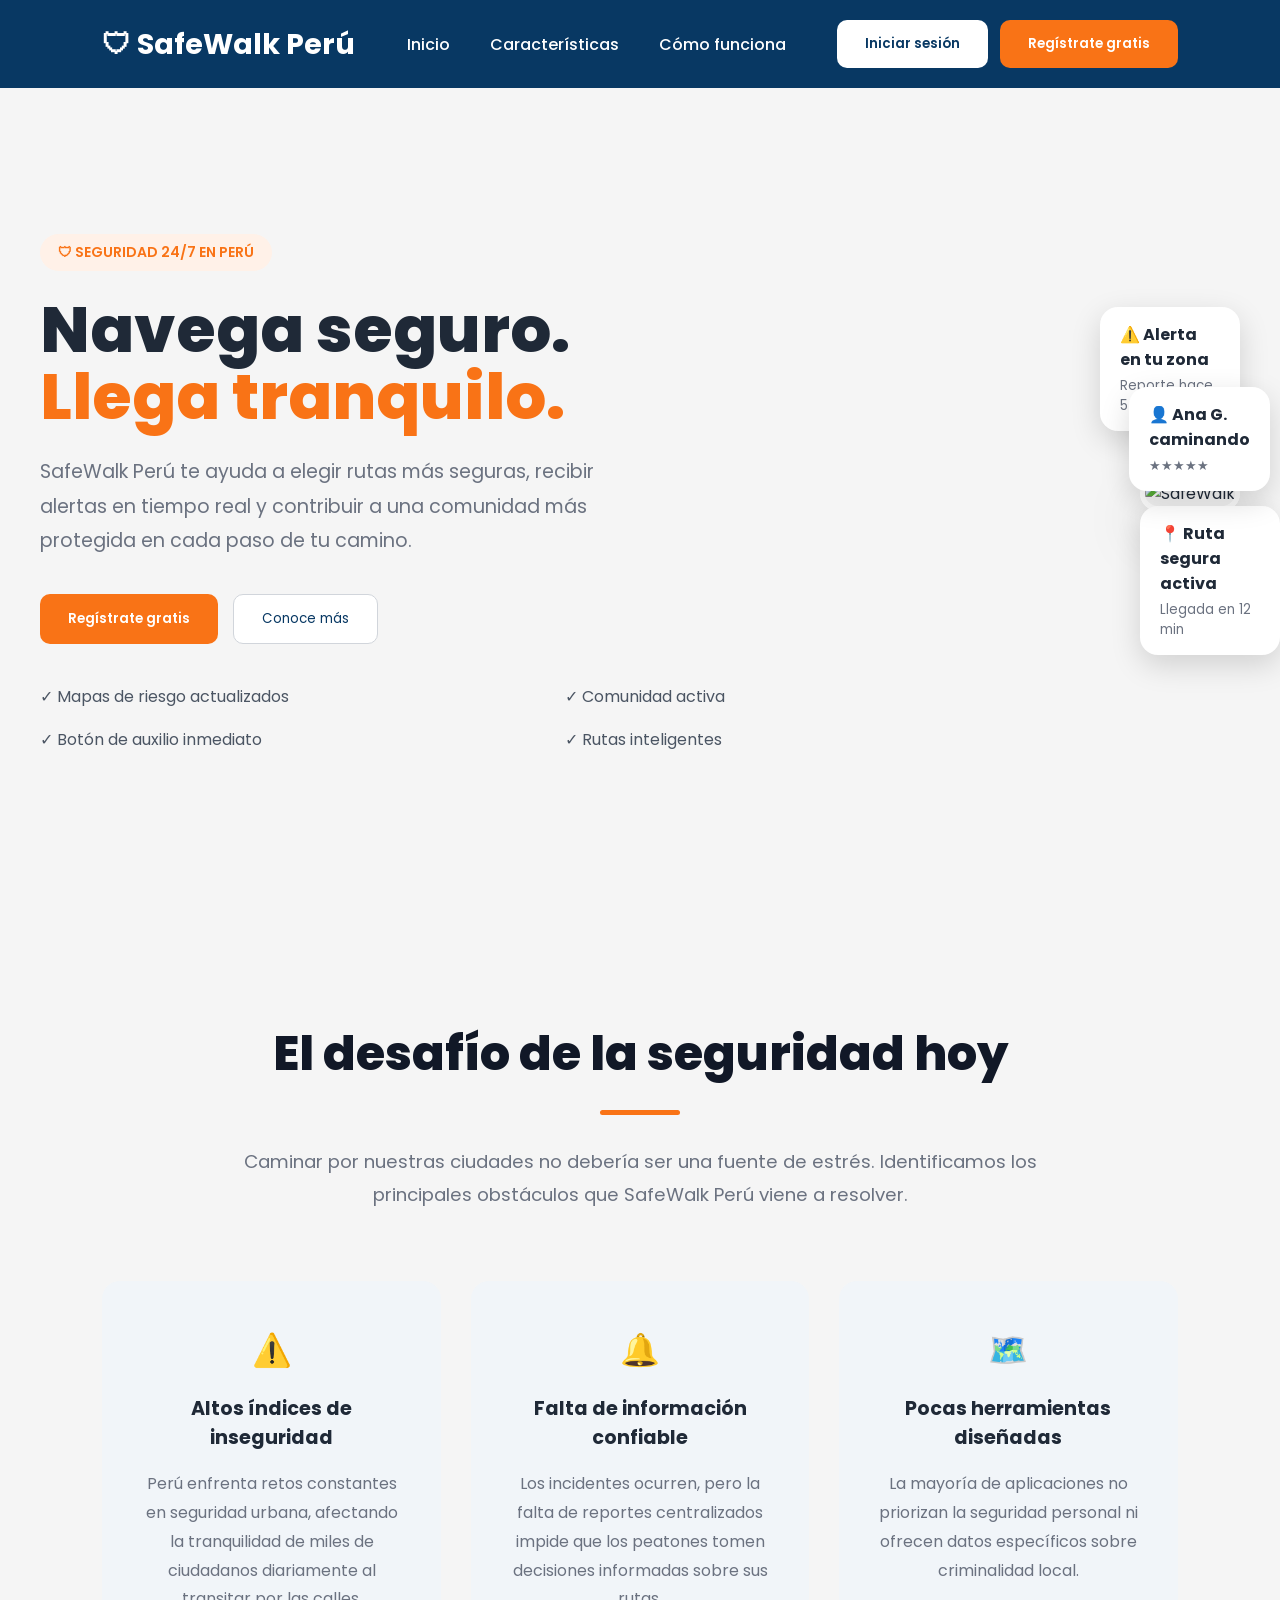
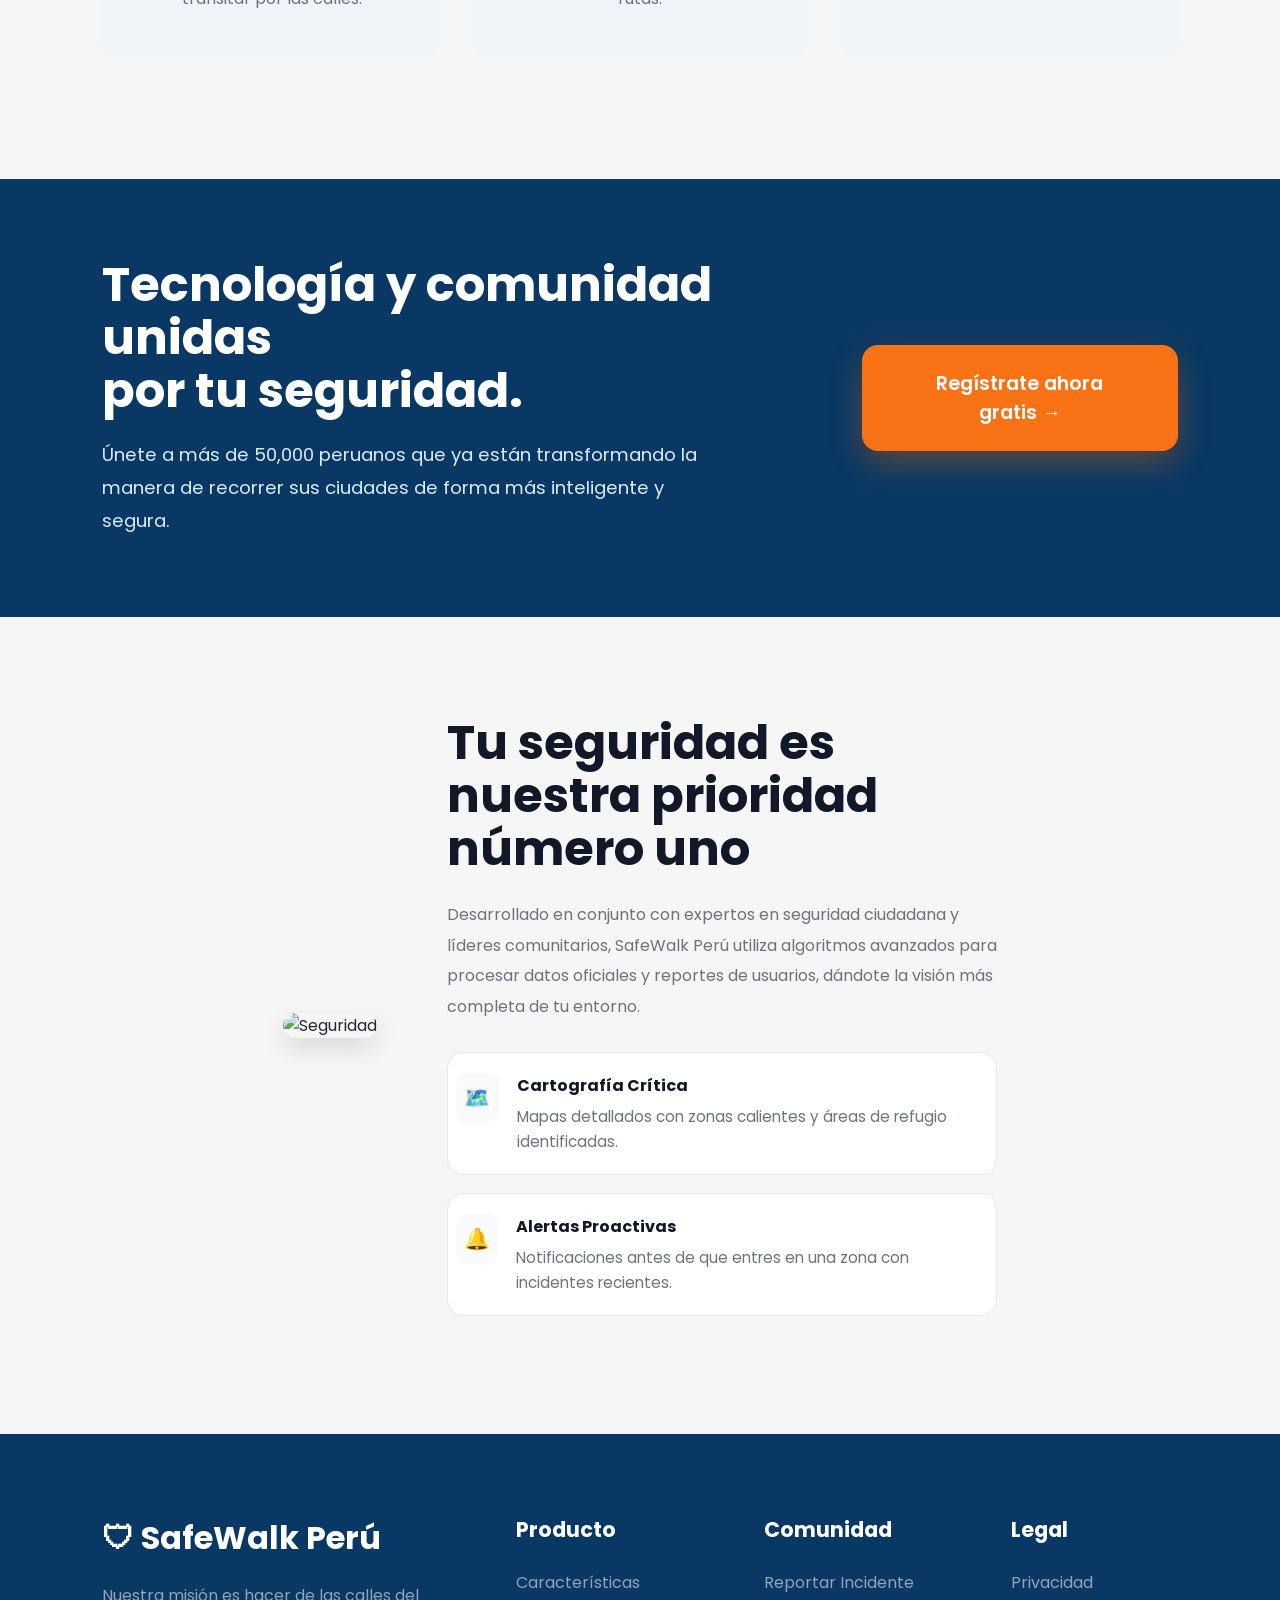
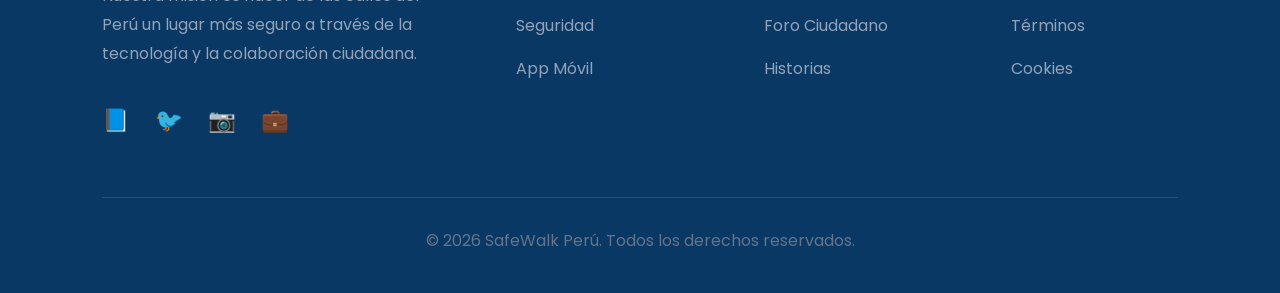
==== index.html @ ce7ab17b "Add files via upload" ====
<!DOCTYPE html>
<html lang="es">
  <head>
    <meta charset="UTF-8" />
    <meta name="viewport" content="width=device-width, initial-scale=1.0" />
    <title>SafeWalk Perú</title>

    <link rel="preconnect" href="https://fonts.googleapis.com" />
    <link rel="preconnect" href="https://fonts.gstatic.com" crossorigin />

    <link
      href="https://fonts.googleapis.com/css2?family=Poppins:wght@400;500;600;700;800&display=swap"
      rel="stylesheet"
    />

    <link rel="stylesheet" href="styles.css" />
  </head>

  <body>
    <!-- NAVBAR -->
    <header>
      <nav class="navbar">
        <div class="logo">🛡 SafeWalk Perú</div>

        <ul class="menu">
          <li><a href="index.html">Inicio</a></li>
          <li><a href="caracteristicas.html">Características</a></li>
          <li><a href="como-funciona.html">Cómo funciona</a></li>
        </ul>

        <div class="nav-buttons">
          <button class="btn-login">Iniciar sesión</button>

          <button class="btn-orange">Regístrate gratis</button>
        </div>
      </nav>
    </header>

    <!-- HERO -->
    <section class="hero">
      <div class="hero-text">
        <div class="badge">🛡 SEGURIDAD 24/7 EN PERÚ</div>

        <h1 class="hero-title">
          Navega seguro.<br />
          <span>Llega tranquilo.</span>
        </h1>

        <p class="hero-description">
          SafeWalk Perú te ayuda a elegir rutas más seguras, recibir alertas en
          tiempo real y contribuir a una comunidad más protegida en cada paso de
          tu camino.
        </p>

        <div class="hero-buttons">
          <button class="btn-orange">Regístrate gratis</button>

          <button class="btn-outline">Conoce más</button>
        </div>

        <div class="benefits">
          <div>✓ Mapas de riesgo actualizados</div>
          <div>✓ Comunidad activa</div>
          <div>✓ Botón de auxilio inmediato</div>
          <div>✓ Rutas inteligentes</div>
        </div>
      </div>

      <div class="hero-image">
        <img
          src="https://images.unsplash.com/photo-1494790108377-be9c29b29330?w=900"
          alt="SafeWalk"
        />

        <div class="floating-card top-card">
          <strong>📍 Ruta segura activa</strong>
          <small>Llegada en 12 min</small>
        </div>

        <div class="floating-card left-card">
          <strong>⚠️ Alerta en tu zona</strong>
          <small>Reporte hace 5 min</small>
        </div>

        <div class="floating-card right-card">
          <strong>👤 Ana G. caminando</strong>
          <small>★★★★★</small>
        </div>
      </div>
    </section>

    <section class="challenge">
      <div class="section-header">
        <h2>El desafío de la seguridad hoy</h2>
        <div class="line"></div>

        <p>
          Caminar por nuestras ciudades no debería ser una fuente de estrés.
          Identificamos los principales obstáculos que SafeWalk Perú viene a
          resolver.
        </p>
      </div>

      <div class="challenge-cards">
        <div class="challenge-card">
          <div class="icon">⚠️</div>

          <h3>Altos índices de inseguridad</h3>

          <p>
            Perú enfrenta retos constantes en seguridad urbana, afectando la
            tranquilidad de miles de ciudadanos diariamente al transitar por las
            calles.
          </p>
        </div>

        <div class="challenge-card">
          <div class="icon">🔔</div>

          <h3>Falta de información confiable</h3>

          <p>
            Los incidentes ocurren, pero la falta de reportes centralizados
            impide que los peatones tomen decisiones informadas sobre sus rutas.
          </p>
        </div>

        <div class="challenge-card">
          <div class="icon">🗺️</div>

          <h3>Pocas herramientas diseñadas</h3>

          <p>
            La mayoría de aplicaciones no priorizan la seguridad personal ni
            ofrecen datos específicos sobre criminalidad local.
          </p>
        </div>
      </div>
    </section>
    <!-- CTA AZUL -->

    <section class="community">
      <div class="community-content">
        <div class="community-text">
          <h2>
            Tecnología y comunidad unidas<br />
            por tu seguridad.
          </h2>

          <p>
            Únete a más de 50,000 peruanos que ya están transformando la manera
            de recorrer sus ciudades de forma más inteligente y segura.
          </p>
        </div>

        <button class="community-btn">Regístrate ahora gratis →</button>
      </div>
    </section>

    <!-- INFORMACIÓN -->

    <section class="priority">
      <div class="priority-image">
        <img
          src="https://images.unsplash.com/photo-1517841905240-472988babdf9?w=1200"
          alt="Seguridad"
        />
      </div>

      <div class="priority-content">
        <h2>Tu seguridad es nuestra prioridad número uno</h2>

        <p>
          Desarrollado en conjunto con expertos en seguridad ciudadana y líderes
          comunitarios, SafeWalk Perú utiliza algoritmos avanzados para procesar
          datos oficiales y reportes de usuarios, dándote la visión más completa
          de tu entorno.
        </p>

        <div class="feature-box">
          <div class="feature-icon">🗺️</div>

          <div>
            <h4>Cartografía Crítica</h4>

            <span>
              Mapas detallados con zonas calientes y áreas de refugio
              identificadas.
            </span>
          </div>
        </div>

        <div class="feature-box">
          <div class="feature-icon">🔔</div>

          <div>
            <h4>Alertas Proactivas</h4>

            <span>
              Notificaciones antes de que entres en una zona con incidentes
              recientes.
            </span>
          </div>
        </div>
      </div>
    </section>

    <footer class="footer">
      <div class="footer-container">
        <div class="footer-brand">
          <h2>🛡 SafeWalk Perú</h2>

          <p>
            Nuestra misión es hacer de las calles del Perú un lugar más seguro a
            través de la tecnología y la colaboración ciudadana.
          </p>

          <div class="social-icons">
            <a href="#">📘</a>
            <a href="#">🐦</a>
            <a href="#">📷</a>
            <a href="#">💼</a>
          </div>
        </div>

        <div class="footer-column">
          <h3>Producto</h3>

          <a href="#">Características</a>
          <a href="#">Seguridad</a>
          <a href="#">App Móvil</a>
        </div>

        <div class="footer-column">
          <h3>Comunidad</h3>

          <a href="#">Reportar Incidente</a>
          <a href="#">Foro Ciudadano</a>
          <a href="#">Historias</a>
        </div>

        <div class="footer-column">
          <h3>Legal</h3>

          <a href="#">Privacidad</a>
          <a href="#">Términos</a>
          <a href="#">Cookies</a>
        </div>
      </div>

      <div class="footer-divider"></div>

      <div class="footer-copy">
        © 2026 SafeWalk Perú. Todos los derechos reservados.
      </div>
    </footer>
  </body>
</html>
---- styles.css ----
* {
  margin: 0;
  padding: 0;
  box-sizing: border-box;
  font-family: "Poppins", sans-serif;
}

body {
  background: #f5f5f5;
  color: #1f2937;
}

/* NAVBAR */

.navbar {
  background: #083863;
  padding: 20px 8%;
  display: flex;
  justify-content: space-between;
  align-items: center;
  position: sticky;
  top: 0;
}

.nav-buttons {
  display: flex;
  gap: 12px;
  align-items: center;
}

.btn-login {
  background: white;
  color: #083863;
  border: none;
  padding: 14px 28px;
  border-radius: 10px;
  cursor: pointer;
  font-weight: 600;
  transition: 0.3s;
}

.btn-login:hover {
  transform: translateY(-2px);
}

.btn-orange {
  background: #f97316;
  color: white;
  border: none;
  padding: 14px 28px;
  border-radius: 10px;
  cursor: pointer;
  font-weight: 600;
  transition: 0.3s;
}

.btn-orange:hover {
  transform: translateY(-2px);
}

.logo {
  color: white;
  font-size: 1.8rem;
  font-weight: 700;
}

.menu {
  display: flex;
  gap: 40px;
  list-style: none;
}

.menu a {
  color: white;
  text-decoration: none;
  font-weight: 500;
}

.btn-orange {
  background: #f97316;
  color: white;
  border: none;
  padding: 14px 28px;
  border-radius: 10px;
  cursor: pointer;
  font-weight: 600;
}

.btn-outline {
  background: white;
  color: #083863;
  border: 1px solid #d1d5db;
  padding: 14px 28px;
  border-radius: 10px;
  cursor: pointer;
}

/* HERO */

.hero {
  max-width: 1300px;
  margin: auto;
  min-height: 90vh;
  display: flex;
  justify-content: space-between;
  align-items: center;
  gap: 100px;
  padding: 80px 40px;
}

.hero-text {
  flex: 1;
}

.badge {
  display: inline-block;
  background: #fff1e8;
  color: #f97316;
  padding: 8px 18px;
  border-radius: 999px;
  font-size: 14px;
  font-weight: 600;
  margin-bottom: 25px;
}

.hero-title {
  font-size: 4rem;
  line-height: 1.05;
  font-weight: 800;
  margin-bottom: 25px;
}

.hero-title span {
  color: #f97316;
}

.hero-description {
  max-width: 620px;
  color: #6b7280;
  font-size: 1.2rem;
  line-height: 1.8;
}

.hero-buttons {
  display: flex;
  gap: 15px;
  margin-top: 35px;
  margin-bottom: 40px;
}

.benefits {
  display: grid;
  grid-template-columns: repeat(2, 1fr);
  gap: 18px 50px;
  color: #4b5563;
}

.hero-image {
  position: relative;
}

.hero-image img {
  width: 520px;
  height: 560px;
  object-fit: cover;
  border-radius: 20px;
  border: 5px solid white;
  box-shadow: 0 25px 60px rgba(0, 0, 0, 0.18);
}

/* TARJETAS FLOTANTES */

.floating-card {
  position: absolute;
  background: white;
  padding: 15px 20px;
  border-radius: 18px;
  box-shadow: 0 10px 30px rgba(0, 0, 0, 0.15);
  display: flex;
  flex-direction: column;
  gap: 4px;
}

.floating-card small {
  color: #6b7280;
}

.top-card {
  top: 30px;
  right: -40px;
}

.left-card {
  left: -40px;
  bottom: 80px;
}

.right-card {
  right: -30px;
  bottom: 20px;
}

/* RESPONSIVE */

@media (max-width: 992px) {
  .hero {
    flex-direction: column;
    text-align: center;
    gap: 60px;
  }

  .hero-title {
    font-size: 3.5rem;
  }

  .benefits {
    grid-template-columns: 1fr;
  }

  .hero-image img {
    width: 100%;
    max-width: 450px;
    height: auto;
  }

  .floating-card {
    display: none;
  }

  .menu {
    display: none;
  }
}

/* DESAFÍOS */

.challenge {
  background: f5f5f5;
  padding: 120px 8%;
}

.section-header {
  text-align: center;
  max-width: 800px;
  margin: 0 auto 70px;
}

.section-header h2 {
  font-size: 3rem;
  font-weight: 800;
  color: #111827;
}

.line {
  width: 80px;
  height: 5px;
  background: #f97316;
  border-radius: 20px;
  margin: 20px auto 30px;
}

.section-header p {
  color: #6b7280;
  font-size: 1.15rem;
  line-height: 1.8;
}

.challenge-cards {
  max-width: 1200px;
  margin: auto;
  display: grid;
  grid-template-columns: repeat(3, 1fr);
  gap: 30px;
}

.challenge-card {
  background: #f1f5f9;
  padding: 45px 35px;
  border-radius: 18px;
  text-align: center;
  transition: 0.3s;
}

.challenge-card:hover {
  transform: translateY(-8px);
  box-shadow: 0 15px 30px rgba(0, 0, 0, 0.08);
}

.icon {
  font-size: 2rem;
  margin-bottom: 20px;
}

.challenge-card h3 {
  font-size: 1.2rem;
  margin-bottom: 18px;
  color: #1f2937;
}

.challenge-card p {
  color: #6b7280;
  line-height: 1.8;
}

/* RESPONSIVE */

@media (max-width: 992px) {
  .challenge-cards {
    grid-template-columns: 1fr;
  }

  .section-header h2 {
    font-size: 2.2rem;
  }
}

/* CTA AZUL */

.community {
  background: #083863;
  padding: 80px 8%;
}

.community-content {
  max-width: 1200px;
  margin: auto;
  display: flex;
  justify-content: space-between;
  align-items: center;
  gap: 60px;
}

.community-text h2 {
  color: white;
  font-size: 3rem;
  line-height: 1.1;
  margin-bottom: 20px;
}

.community-text p {
  color: #dbeafe;
  font-size: 1.15rem;
  line-height: 1.8;
  max-width: 600px;
}

.community-btn {
  background: #f97316;
  color: white;
  border: none;
  padding: 24px 45px;
  border-radius: 16px;
  font-size: 1.2rem;
  font-weight: 600;
  cursor: pointer;

  box-shadow: 0 12px 30px rgba(249, 115, 22, 0.35),
    0 6px 12px rgba(0, 0, 0, 0.12);

  transition: all 0.3s ease;
}

.community-btn:hover {
  transform: translateY(-4px);

  box-shadow: 0 18px 40px rgba(249, 115, 22, 0.45),
    0 10px 20px rgba(0, 0, 0, 0.18);
}

/* PRIORIDAD */

.priority {
  padding: 100px 8%;
  display: flex;
  align-items: center;
  justify-content: center;
  gap: 70px;
  background: #f6f6f7;
}

.priority-image img {
  width: 520px;
  height: 340px;
  object-fit: cover;
  border-radius: 20px;
  box-shadow: 0 10px 25px rgba(0, 0, 0, 0.12);
}

.priority-content {
  max-width: 550px;
}

.priority-content h2 {
  font-size: 3rem;
  line-height: 1.1;
  margin-bottom: 25px;
  color: #111827;
}

.priority-content p {
  color: #6b7280;
  line-height: 1.9;
  margin-bottom: 30px;
}

.feature-box {
  background: white;
  border: 1px solid #e5e7eb;
  border-radius: 16px;
  padding: 20px;
  display: flex;
  gap: 18px;
  align-items: flex-start;
  margin-bottom: 18px;
}

.feature-icon {
  font-size: 1.5rem;
}

.feature-box h4 {
  margin-bottom: 6px;
  color: #111827;
}

.feature-box span {
  color: #6b7280;
  font-size: 0.95rem;
}

/* RESPONSIVE */

@media (max-width: 992px) {
  .community-content {
    flex-direction: column;
    text-align: center;
  }

  .community-btn {
    min-width: auto;
    width: 100%;
  }

  .priority {
    flex-direction: column;
  }

  .priority-image img {
    width: 100%;
    height: auto;
  }

  .priority-content h2 {
    font-size: 2.2rem;
  }
}

.footer {
  background: #083863;
  padding: 80px 8% 40px;
}

.footer-container {
  max-width: 1200px;
  margin: auto;
  display: grid;
  grid-template-columns: 2fr 1fr 1fr 1fr;
  gap: 80px;
}

.footer-brand h2 {
  color: white;
  font-size: 2rem;
  margin-bottom: 20px;
}

.footer-brand p {
  color: #94a3b8;
  line-height: 1.8;
  max-width: 420px;
}

.social-icons {
  display: flex;
  gap: 25px;
  margin-top: 35px;
}

.social-icons a {
  color: #94a3b8;
  text-decoration: none;
  font-size: 1.4rem;
  transition: 0.3s;
}

.social-icons a:hover {
  color: white;
}

.footer-column h3 {
  color: white;
  margin-bottom: 25px;
  font-size: 1.3rem;
}

.footer-column a {
  display: block;
  text-decoration: none;
  color: #94a3b8;
  margin-bottom: 18px;
  transition: 0.3s;
}

.footer-column a:hover {
  color: white;
}

.footer-divider {
  max-width: 1200px;
  margin: 60px auto 30px;
  border-top: 1px solid rgba(255, 255, 255, 0.12);
}

.footer-copy {
  text-align: center;
  color: #64748b;
}

/* RESPONSIVE */

@media (max-width: 992px) {
  .footer-container {
    grid-template-columns: 1fr;
    gap: 40px;
  }

  .footer-brand {
    text-align: center;
  }

  .footer-brand p {
    margin: auto;
  }

  .social-icons {
    justify-content: center;
  }
}

.features-page {
  padding: 100px 8%;
  background: #f6f6f7;
}

.features-header {
  text-align: center;
  max-width: 800px;
  margin: auto;
}

.section-tag {
  color: #f97316;
  font-size: 13px;
  font-weight: 700;
}

.features-header h1 {
  font-size: 3rem;
  margin: 15px 0;
  color: #111827;
}

.features-header p {
  color: #6b7280;
  line-height: 1.8;
}

/* GRID */

.features-grid {
  margin-top: 60px;

  display: grid;
  grid-template-columns: repeat(3, 1fr);
  gap: 25px;

  max-width: 1200px;
  margin-left: auto;
  margin-right: auto;
}

.feature-card {
  background: white;
  border: 1px solid #e5e7eb;
  border-radius: 15px;
  padding: 30px;
  transition: 0.3s;
}

.feature-card:hover {
  transform: translateY(-5px);
  box-shadow: 0 15px 30px rgba(0, 0, 0, 0.08);
}

.feature-icon {
  font-size: 2rem;
  margin-bottom: 20px;
}

.feature-card h3 {
  margin-bottom: 15px;
  color: #111827;
}

.feature-card p {
  color: #6b7280;
  line-height: 1.7;
}

/* CTA */

.features-cta {
  padding: 80px 8%;
}

.features-cta-content {
  max-width: 1200px;
  margin: auto;

  background: #083863;
  border-radius: 20px;

  padding: 60px;

  display: flex;
  justify-content: space-between;
  align-items: center;
}

.features-cta-content h2 {
  color: white;
  font-size: 2.5rem;
  margin-bottom: 20px;
}

.features-cta-content p {
  color: #dbeafe;
  max-width: 500px;
  line-height: 1.8;
  margin-bottom: 25px;
}

.cta-decoration {
  width: 300px;
  height: 120px;

  background: linear-gradient(
    135deg,
    rgba(255, 255, 255, 0.2),
    rgba(255, 255, 255, 0.05)
  );

  border-radius: 15px;
}

/* RESPONSIVE */

@media (max-width: 992px) {
  .features-grid {
    grid-template-columns: 1fr;
  }

  .features-cta-content {
    flex-direction: column;
    gap: 40px;
    text-align: center;
  }

  .features-header h1 {
    font-size: 2.2rem;
  }
}

.active {
  color: #f97316 !important;
  font-weight: 700;
}

.feature-icon {
  width: 50px;
  height: 50px;
  display: flex;
  align-items: center;
  justify-content: center;
  background: #f8fafc;
  border-radius: 12px;
  color: #0b3c6d;
  font-size: 1.3rem;
  margin-bottom: 20px;
  margin-left: -12px; /* mueve a la izquierda */
}

/* COMO FUNCIONA */

.how-page {
  padding: 80px 8%;
  background: #f6f6f7;
}

.how-header {
  text-align: center;
  max-width: 800px;
  margin: auto;
}

.how-header h1 {
  font-size: 3.5rem;
  margin: 15px 0;
}

.how-header span {
  color: #0b3c6d;
}

.how-header p {
  color: #6b7280;
  line-height: 1.8;
}

.timeline {
  max-width: 1000px;
  margin: 80px auto 0;
  position: relative;
}

.timeline::before {
  content: "";
  position: absolute;
  left: 25px;
  top: 0;
  bottom: 0;
  width: 3px;
  background: #dbe4ef;
}

.timeline-item {
  display: flex;
  gap: 30px;
  margin-bottom: 40px;
  position: relative;
}

.timeline-number {
  width: 50px;
  height: 50px;
  border-radius: 50%;
  background: #0b3c6d;
  color: white;
  display: flex;
  align-items: center;
  justify-content: center;
  font-weight: 700;
  z-index: 2;
}

.timeline-card {
  flex: 1;
  background: white;
  border-radius: 18px;
  border: 1px solid #e5e7eb;
  padding: 20px;
  display: flex;
  gap: 25px;
}

.timeline-card img {
  width: 220px;
  height: 130px;
  object-fit: cover;
  border-radius: 12px;
}

.timeline-content h3 {
  margin-bottom: 15px;
  color: #111827;
}

.timeline-content p {
  color: #6b7280;
  line-height: 1.8;
}

/* CTA COMO FUNCIONA */

.walk-cta {
  padding: 60px 8%;
}

.walk-cta-content {
  max-width: 1200px;
  margin: auto;

  background: #083863;
  border-radius: 18px;

  padding: 40px 50px;

  display: flex;
  justify-content: space-between;
  align-items: center;

  box-shadow: 0 10px 25px rgba(0, 0, 0, 0.12);
}

.walk-cta-text h2 {
  color: white;
  font-size: 2.3rem;
  margin-bottom: 15px;
}

.walk-cta-text p {
  color: #dbeafe;
  font-size: 1.05rem;
  line-height: 1.8;
  max-width: 500px;
}

.walk-cta-buttons {
  display: flex;
  gap: 15px;
}

.walk-cta-buttons .btn-orange {
  min-width: 200px;
}

.walk-cta-buttons .btn-outline {
  background: white;
  border: none;
  min-width: 180px;
  color: #374151;
}

/* RESPONSIVE */

@media (max-width: 992px) {
  .walk-cta-content {
    flex-direction: column;
    text-align: center;
    gap: 30px;
  }

  .walk-cta-buttons {
    width: 100%;
    justify-content: center;
  }
}
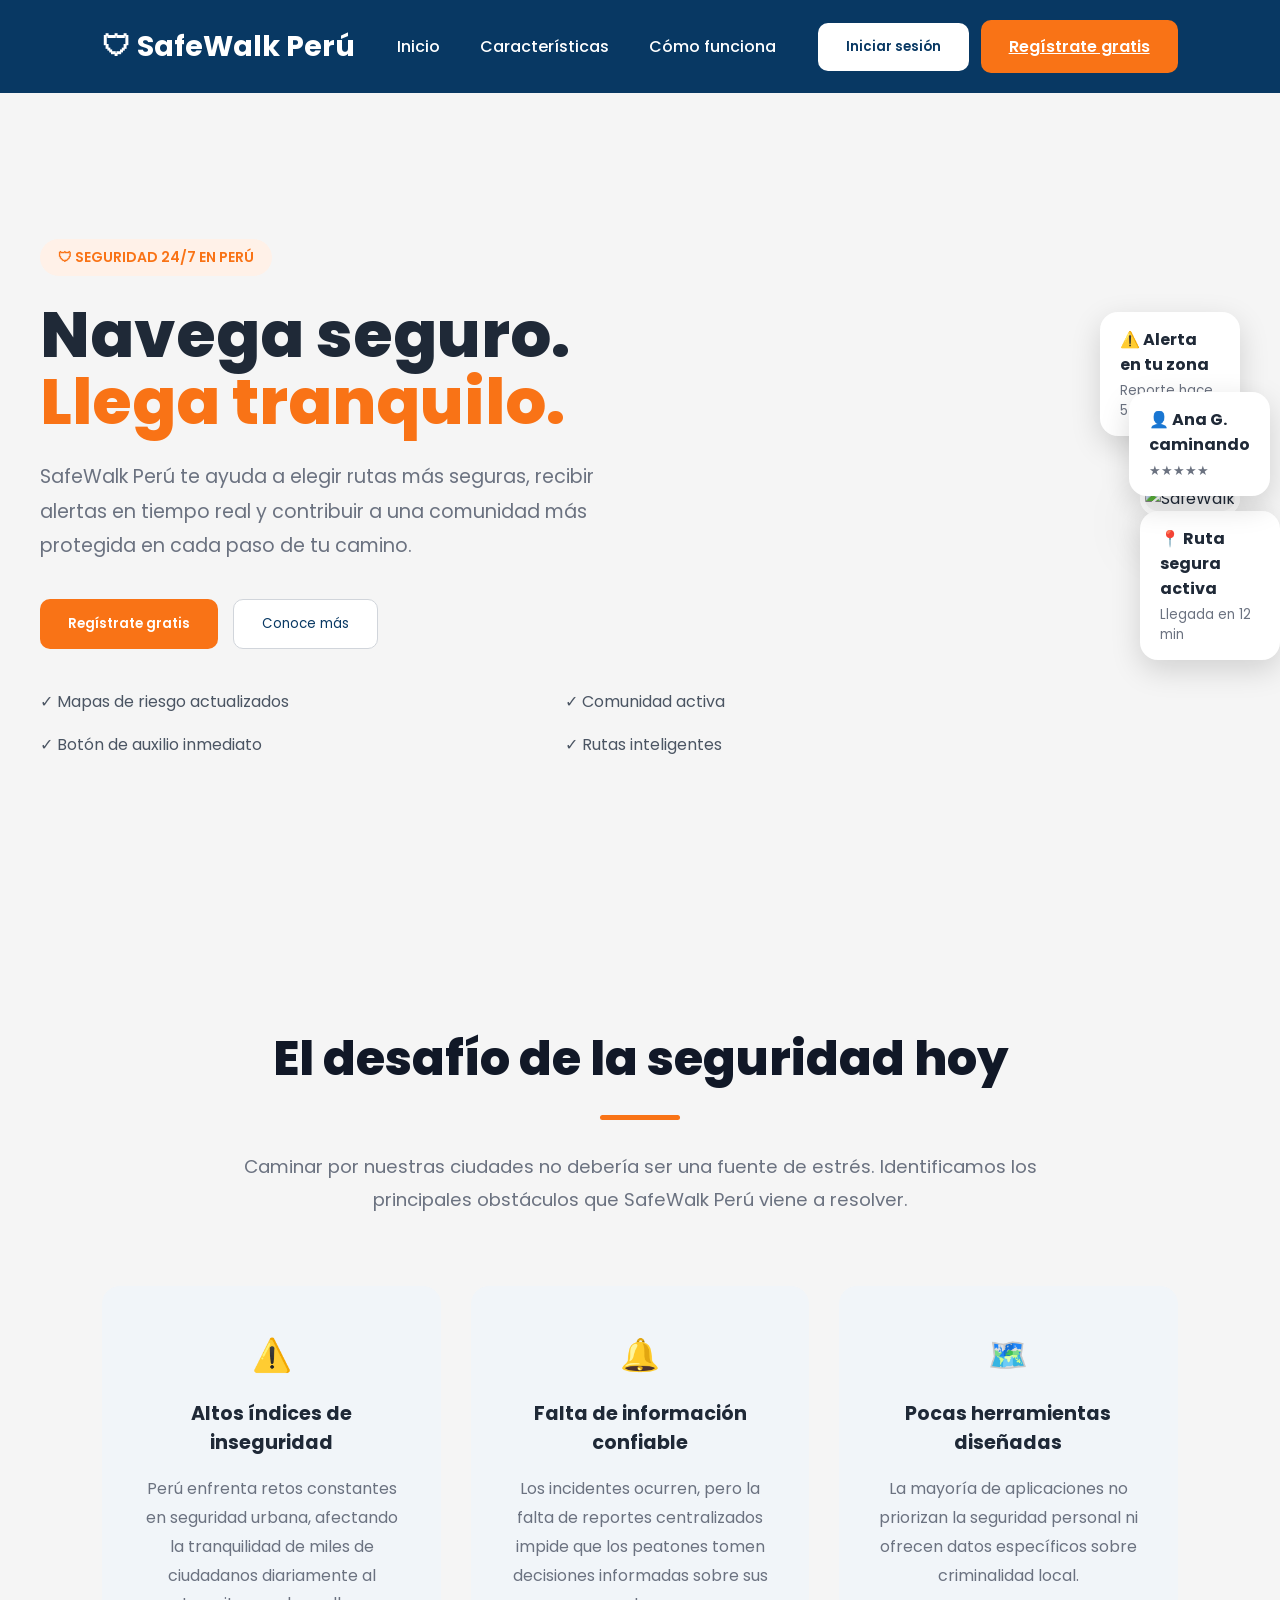
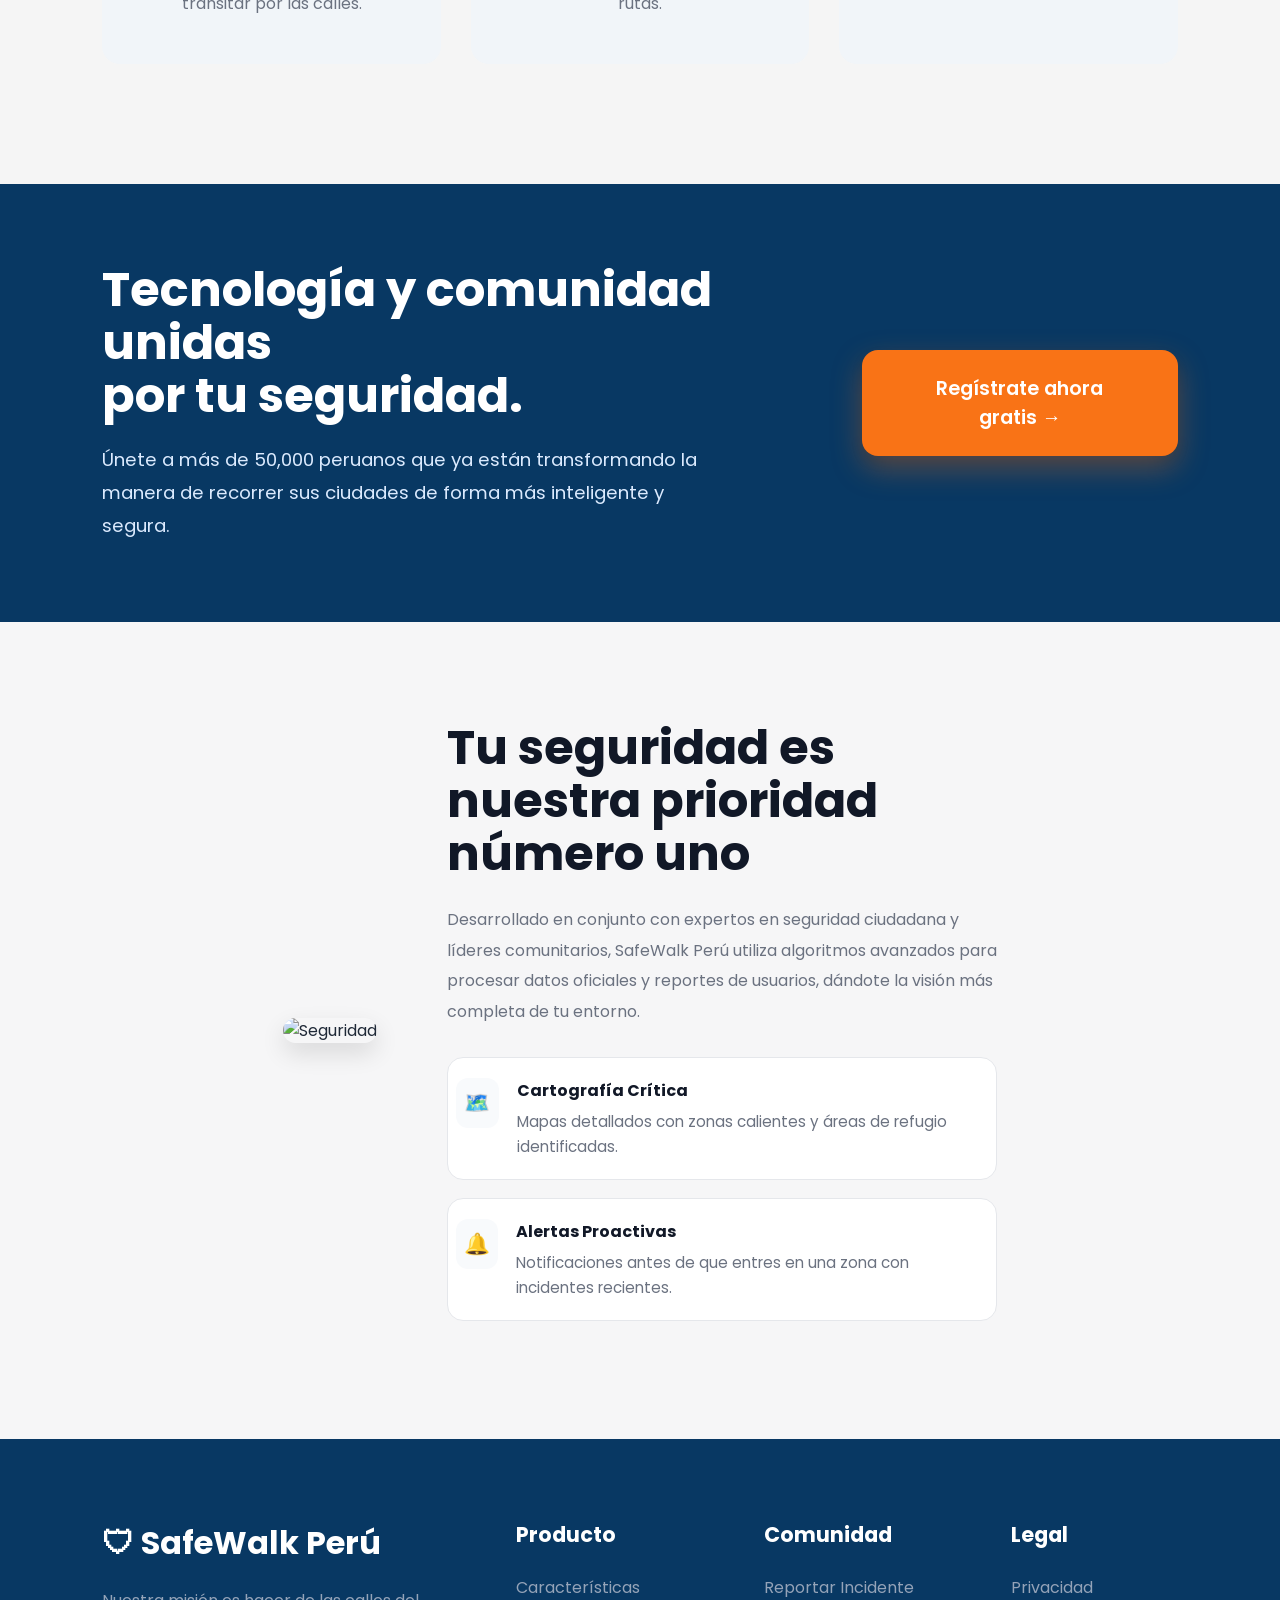
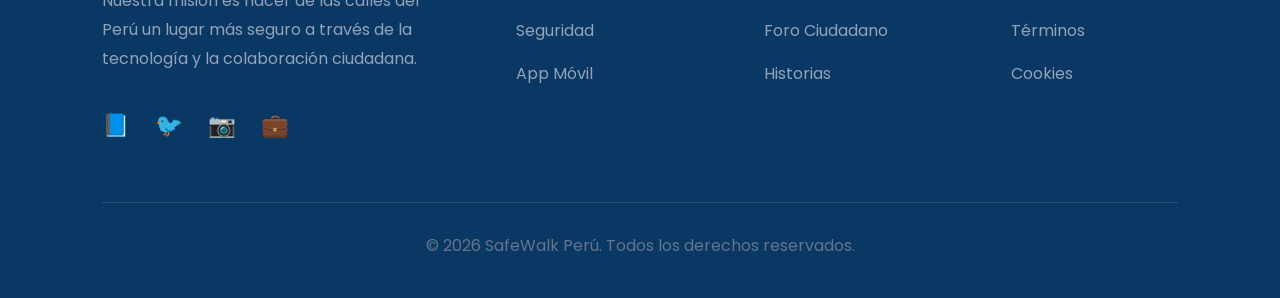
==== commit b74f21b3: "index.html" ====
--- a/index.html
+++ b/index.html
@@ -31,7 +31,7 @@
         <div class="nav-buttons">
           <button class="btn-login">Iniciar sesión</button>
 
-          <button class="btn-orange">Regístrate gratis</button>
+          <a href="registro.html" class="btn-orange"> Regístrate gratis </a>
         </div>
       </nav>
     </header>
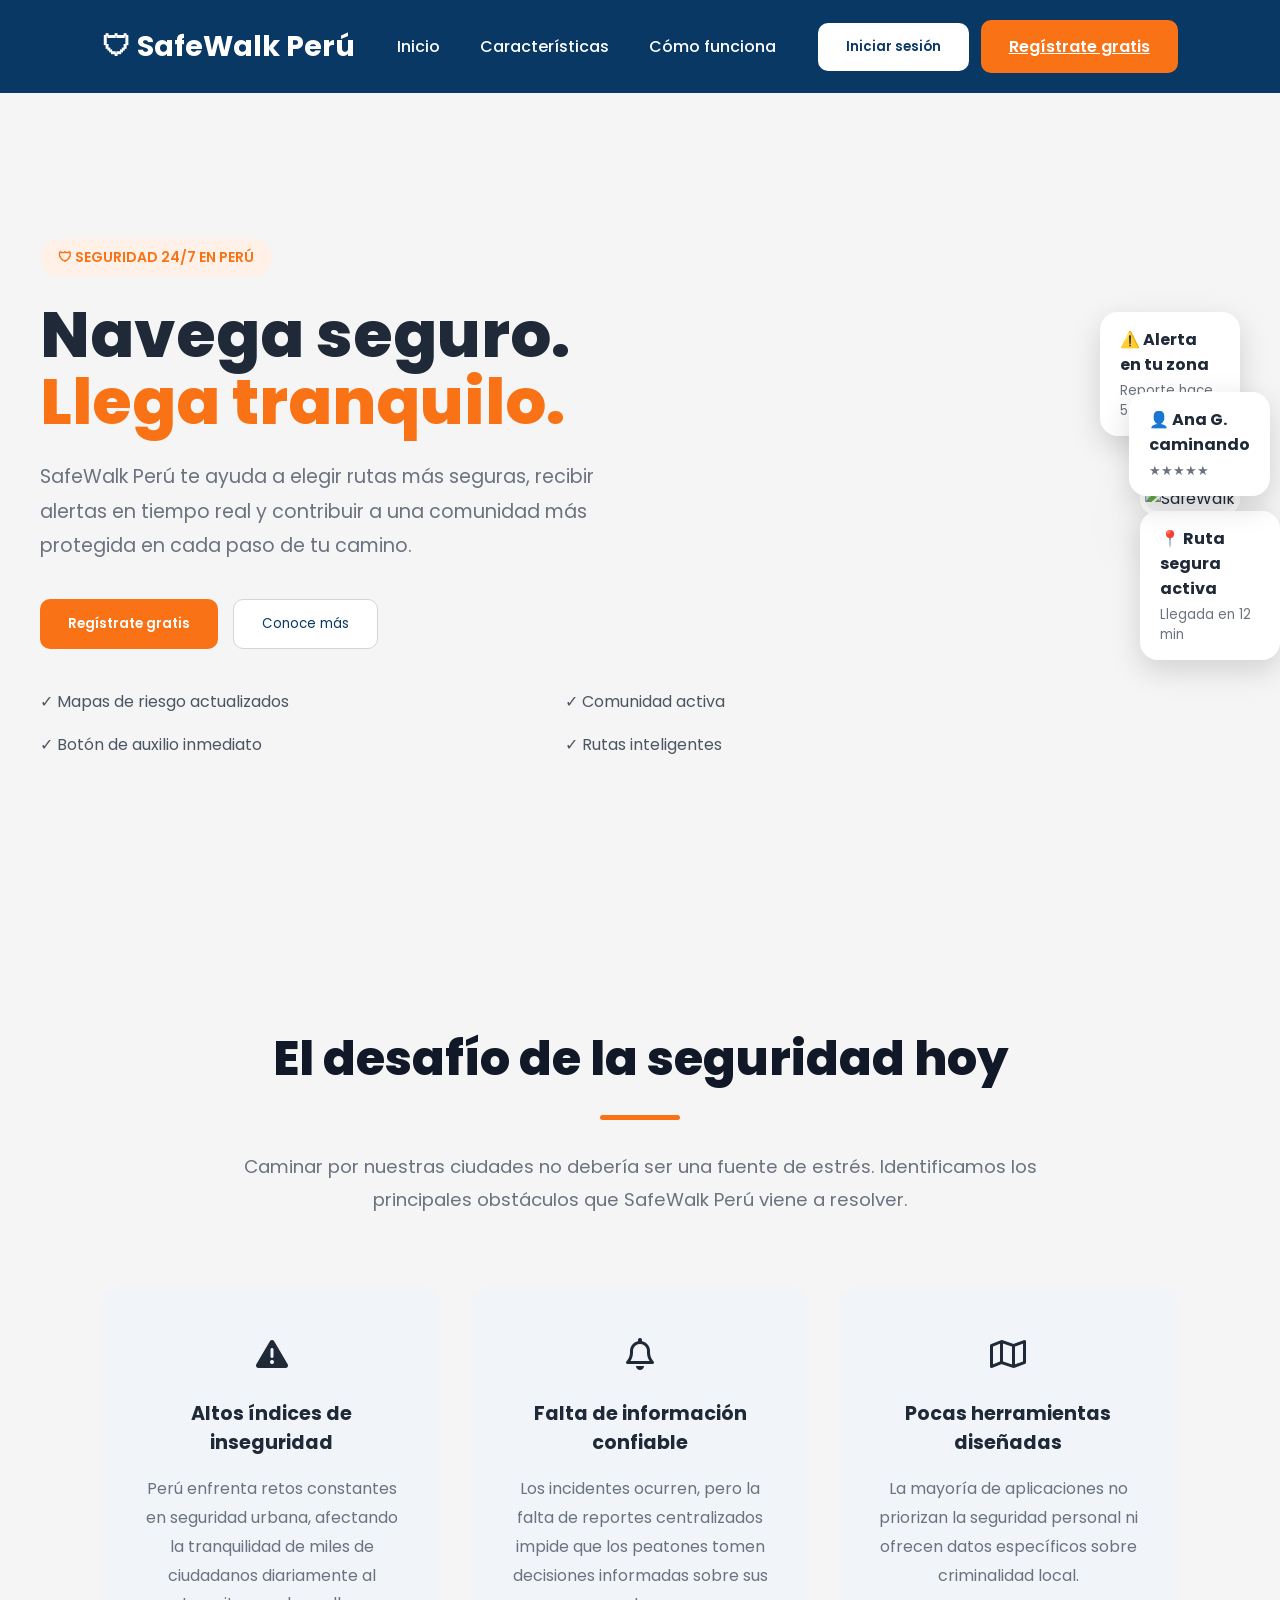
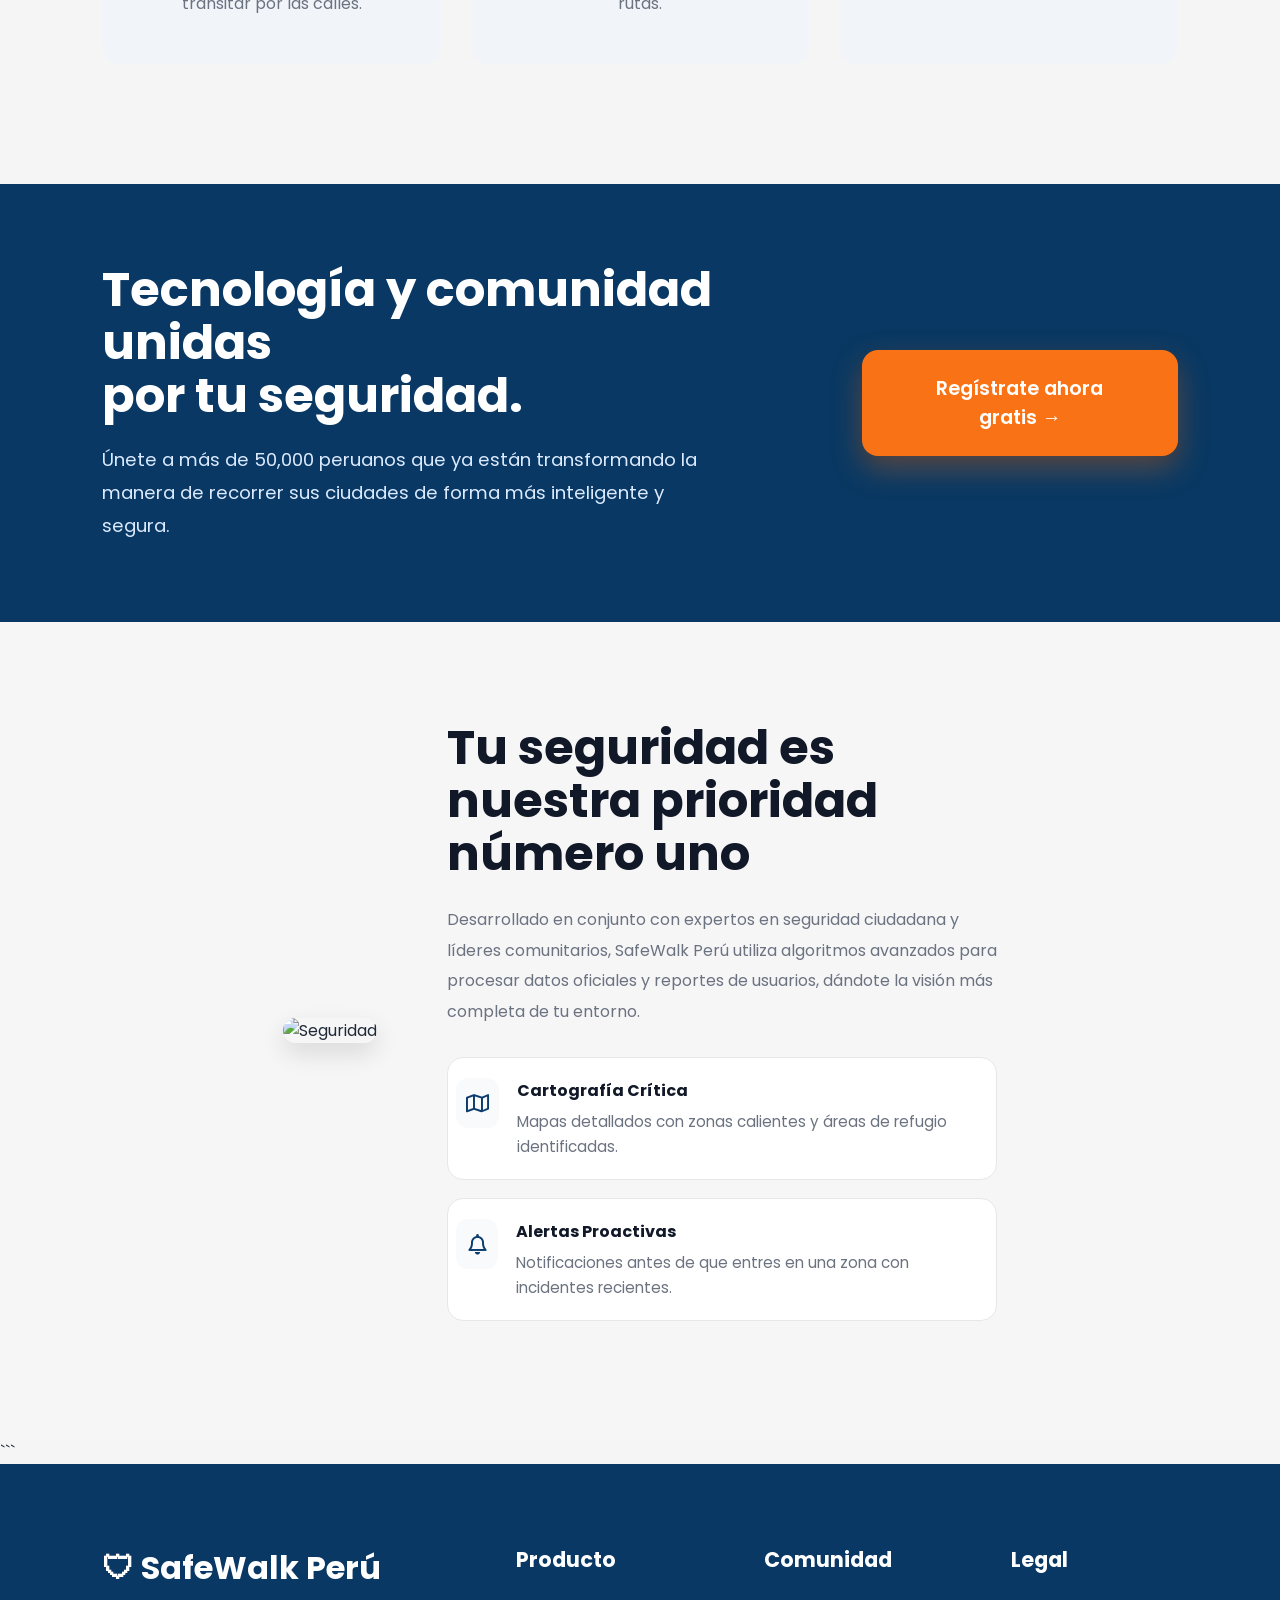
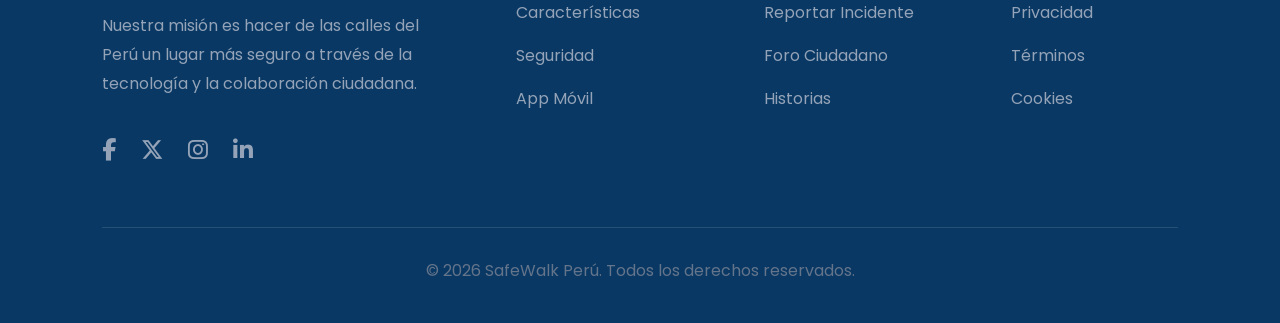
==== commit bb2bcb89: "index.html" ====
--- a/index.html
+++ b/index.html
@@ -7,7 +7,10 @@
 
     <link rel="preconnect" href="https://fonts.googleapis.com" />
     <link rel="preconnect" href="https://fonts.gstatic.com" crossorigin />
-
+    <link
+      rel="stylesheet"
+      href="https://cdnjs.cloudflare.com/ajax/libs/font-awesome/6.5.1/css/all.min.css"
+    />
     <link
       href="https://fonts.googleapis.com/css2?family=Poppins:wght@400;500;600;700;800&display=swap"
       rel="stylesheet"
@@ -68,7 +71,7 @@
 
       <div class="hero-image">
         <img
-          src="https://images.unsplash.com/photo-1494790108377-be9c29b29330?w=900"
+          src="https://www.bbva.com/wp-content/uploads/2016/11/gps-movil-bbva.jpg"
           alt="SafeWalk"
         />
 
@@ -103,7 +106,9 @@
 
       <div class="challenge-cards">
         <div class="challenge-card">
-          <div class="icon">⚠️</div>
+          <div class="icon">
+            <i class="fa-solid fa-triangle-exclamation"></i>
+          </div>
 
           <h3>Altos índices de inseguridad</h3>
 
@@ -115,7 +120,9 @@
         </div>
 
         <div class="challenge-card">
-          <div class="icon">🔔</div>
+          <div class="icon">
+            <i class="fa-regular fa-bell"></i>
+          </div>
 
           <h3>Falta de información confiable</h3>
 
@@ -126,7 +133,9 @@
         </div>
 
         <div class="challenge-card">
-          <div class="icon">🗺️</div>
+          <div class="icon">
+            <i class="fa-regular fa-map"></i>
+          </div>
 
           <h3>Pocas herramientas diseñadas</h3>
 
@@ -162,7 +171,7 @@
     <section class="priority">
       <div class="priority-image">
         <img
-          src="https://images.unsplash.com/photo-1517841905240-472988babdf9?w=1200"
+          src="https://img.freepik.com/foto-gratis/hombre-pie-carretera-mirando-pantalla-telefono-movil_23-2147891870.jpg?semt=ais_hybrid&w=740&q=80"
           alt="Seguridad"
         />
       </div>
@@ -178,7 +187,9 @@
         </p>
 
         <div class="feature-box">
-          <div class="feature-icon">🗺️</div>
+          <div class="feature-icon">
+            <i class="fa-regular fa-map"></i>
+          </div>
 
           <div>
             <h4>Cartografía Crítica</h4>
@@ -191,7 +202,9 @@
         </div>
 
         <div class="feature-box">
-          <div class="feature-icon">🔔</div>
+          <div class="feature-icon">
+            <i class="fa-regular fa-bell"></i>
+          </div>
 
           <div>
             <h4>Alertas Proactivas</h4>
@@ -204,6 +217,7 @@
         </div>
       </div>
     </section>
+    ```
 
     <footer class="footer">
       <div class="footer-container">
@@ -216,10 +230,21 @@
           </p>
 
           <div class="social-icons">
-            <a href="#">📘</a>
-            <a href="#">🐦</a>
-            <a href="#">📷</a>
-            <a href="#">💼</a>
+            <a href="#">
+              <i class="fab fa-facebook-f"></i>
+            </a>
+
+            <a href="#">
+              <i class="fab fa-x-twitter"></i>
+            </a>
+
+            <a href="#">
+              <i class="fab fa-instagram"></i>
+            </a>
+
+            <a href="#">
+              <i class="fab fa-linkedin-in"></i>
+            </a>
           </div>
         </div>
 
--- a/styles.css
+++ b/styles.css
@@ -855,3 +855,407 @@
     justify-content: center;
   }
 }
+
+.register-page {
+  padding: 80px 8%;
+}
+
+.register-container {
+  max-width: 1200px;
+  margin: auto;
+
+  display: grid;
+  grid-template-columns: 1fr 1fr;
+  gap: 40px;
+}
+
+.register-form {
+  background: white;
+  padding: 40px;
+  border-radius: 20px;
+  border: 1px solid #e5e7eb;
+}
+
+.register-form h1 {
+  margin-bottom: 10px;
+}
+
+.register-form p {
+  color: #6b7280;
+  margin-bottom: 25px;
+}
+
+.register-form label {
+  display: block;
+  margin: 15px 0 8px;
+  font-weight: 600;
+}
+
+.register-form input {
+  width: 100%;
+  padding: 14px;
+  border: 1px solid #d1d5db;
+  border-radius: 10px;
+}
+
+.register-btn {
+  width: 100%;
+  margin-top: 25px;
+  background: #f97316;
+  color: white;
+  border: none;
+  padding: 15px;
+  border-radius: 10px;
+  font-weight: 600;
+  cursor: pointer;
+}
+
+.register-info {
+  position: relative;
+}
+
+.register-info img {
+  width: 100%;
+  height: 100%;
+  object-fit: cover;
+  border-radius: 20px;
+}
+
+.overlay-card {
+  position: absolute;
+  left: 25px;
+  right: 25px;
+  bottom: 25px;
+
+  background: rgba(11, 60, 109, 0.9);
+  color: white;
+
+  padding: 20px;
+  border-radius: 15px;
+}
+
+@media (max-width: 992px) {
+  .register-container {
+    grid-template-columns: 1fr;
+  }
+}
+
+/* =========================
+   REGISTRO
+========================= */
+
+.register-page {
+  padding: 80px 8%;
+}
+
+.register-container {
+  max-width: 1300px;
+  margin: auto;
+
+  display: grid;
+  grid-template-columns: 1fr 1fr;
+  gap: 40px;
+  align-items: start;
+}
+
+.register-form {
+  background: white;
+  border: 1px solid #e5e7eb;
+  border-radius: 20px;
+  padding: 40px;
+
+  box-shadow: 0 10px 30px rgba(0, 0, 0, 0.06);
+}
+
+.register-form h1 {
+  font-size: 2.1rem;
+  margin-bottom: 10px;
+  color: #111827;
+}
+
+.register-form p {
+  color: #6b7280;
+  margin-bottom: 25px;
+}
+
+.register-form label {
+  display: block;
+  font-weight: 600;
+  margin-bottom: 8px;
+  margin-top: 18px;
+}
+
+.register-form input {
+  width: 100%;
+  padding: 14px 16px;
+  border: 1px solid #d1d5db;
+  border-radius: 10px;
+  font-size: 15px;
+}
+
+.register-form input:focus {
+  outline: none;
+  border-color: #0b3c6d;
+}
+
+.register-btn {
+  width: 100%;
+  margin-top: 25px;
+  background: #f97316;
+  color: white;
+  border: none;
+  border-radius: 10px;
+  padding: 15px;
+  font-weight: 600;
+  cursor: pointer;
+  transition: 0.3s;
+}
+
+.register-btn:hover {
+  background: #ea580c;
+}
+
+/* =========================
+ SEPARADOR
+========================= */
+
+.separator {
+  display: flex;
+  align-items: center;
+  gap: 15px;
+  margin: 25px 0;
+  color: #9ca3af;
+  font-size: 12px;
+  text-align: center;
+}
+
+.separator::before,
+.separator::after {
+  content: "";
+  flex: 1;
+  height: 1px;
+  background: #e5e7eb;
+}
+
+/* =========================
+ SOCIAL LOGIN
+========================= */
+
+.social-login {
+  display: flex;
+  gap: 12px;
+}
+
+.social-btn {
+  flex: 1;
+  background: white;
+  border: 1px solid #d1d5db;
+  border-radius: 10px;
+  padding: 12px;
+  cursor: pointer;
+
+  display: flex;
+  align-items: center;
+  justify-content: center;
+  gap: 8px;
+
+  transition: 0.3s;
+}
+
+.social-btn:hover {
+  background: #f9fafb;
+}
+
+.social-btn i {
+  color: #f97316;
+}
+
+/* =========================
+ LOGIN LINK
+========================= */
+
+.login-link {
+  text-align: center;
+  margin-top: 20px;
+  font-size: 14px;
+}
+
+.login-link a {
+  color: #f97316;
+  text-decoration: none;
+  font-weight: 600;
+}
+
+.terms {
+  text-align: center;
+  margin-top: 15px;
+  font-size: 11px;
+  color: #6b7280;
+  line-height: 1.5;
+}
+
+.terms a {
+  color: #6b7280;
+}
+
+/* =========================
+ PANEL DERECHO
+========================= */
+
+.register-right {
+  display: flex;
+  flex-direction: column;
+}
+
+.register-info {
+  position: relative;
+  overflow: hidden;
+  border-radius: 20px;
+
+  box-shadow: 0 10px 30px rgba(0, 0, 0, 0.08);
+}
+
+.register-info img {
+  width: 100%;
+  height: 500px;
+  object-fit: cover;
+  display: block;
+}
+
+.overlay-card {
+  position: absolute;
+  left: 20px;
+  right: 20px;
+  bottom: 20px;
+
+  background: rgba(11, 60, 109, 0.92);
+  color: white;
+
+  padding: 20px;
+  border-radius: 15px;
+  backdrop-filter: blur(8px);
+}
+
+.overlay-card h3 {
+  margin-bottom: 8px;
+  font-size: 1.8rem;
+}
+
+.overlay-card p {
+  line-height: 1.6;
+}
+
+/* =========================
+ TESTIMONIO
+========================= */
+
+.testimonial-card {
+  margin-top: 20px;
+
+  background: white;
+  border: 1px solid #e5e7eb;
+  border-radius: 16px;
+
+  padding: 25px;
+
+  box-shadow: 0 10px 30px rgba(0, 0, 0, 0.05);
+}
+
+.testimonial-card p {
+  font-style: italic;
+  color: #374151;
+  line-height: 1.8;
+  margin-bottom: 20px;
+}
+
+.testimonial-user {
+  display: flex;
+  align-items: center;
+  gap: 12px;
+}
+
+.testimonial-user img {
+  width: 50px;
+  height: 50px;
+  border-radius: 50%;
+  object-fit: cover;
+}
+
+.testimonial-user h4 {
+  margin: 0;
+  font-size: 16px;
+}
+
+.testimonial-user span {
+  color: #6b7280;
+  font-size: 13px;
+}
+
+/* =========================
+ ESTADÍSTICAS
+========================= */
+
+.stats {
+  display: flex;
+  gap: 15px;
+  margin-top: 20px;
+}
+
+.stat-box {
+  flex: 1;
+
+  background: white;
+  border: 1px solid #e5e7eb;
+  border-radius: 12px;
+
+  text-align: center;
+
+  padding: 20px;
+
+  box-shadow: 0 5px 15px rgba(0, 0, 0, 0.04);
+}
+
+.stat-box h3 {
+  font-size: 2rem;
+  font-weight: 800;
+  margin-bottom: 5px;
+}
+
+.stat-box:nth-child(1) h3 {
+  color: #0b3c6d;
+}
+
+.stat-box:nth-child(2) h3 {
+  color: #f97316;
+}
+
+.stat-box:nth-child(3) h3 {
+  color: #111827;
+}
+
+.stat-box p {
+  color: #6b7280;
+  font-size: 13px;
+}
+
+/* =========================
+ RESPONSIVE
+========================= */
+
+@media (max-width: 992px) {
+  .register-container {
+    grid-template-columns: 1fr;
+  }
+
+  .social-login {
+    flex-direction: column;
+  }
+
+  .stats {
+    flex-direction: column;
+  }
+
+  .register-info img {
+    height: 350px;
+  }
+}
